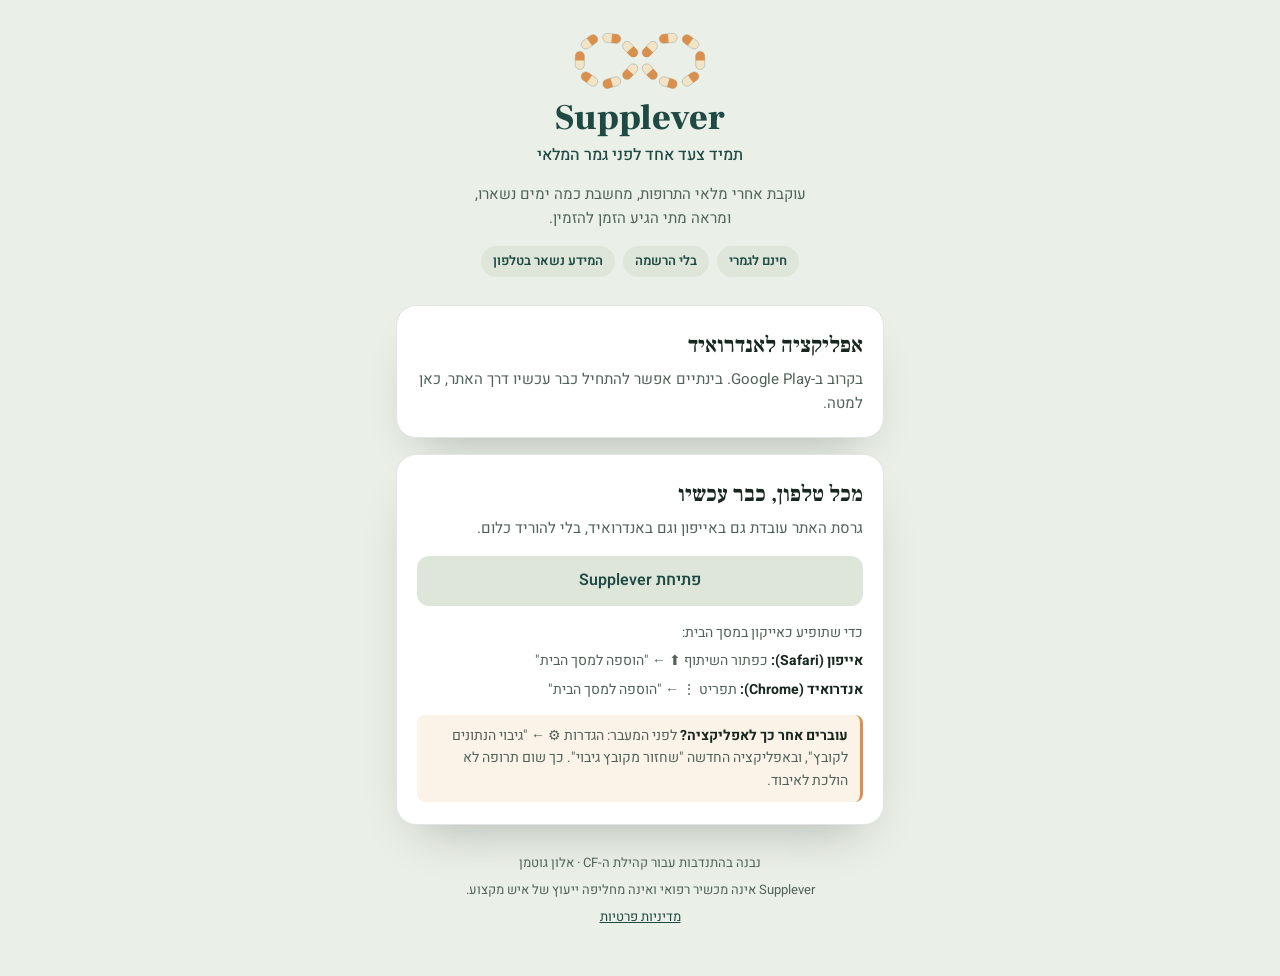
==== get/index.html @ a014945a "Serve the QR download page fresh, never from cache The page behind the QR code in presentations keep" ====
<!DOCTYPE html>
<html lang="he" dir="rtl">
<head>
<meta charset="UTF-8">
<meta name="viewport" content="width=device-width, initial-scale=1.0">
<title>Supplever — הורדה</title>
<meta name="theme-color" content="#1F4A43">
<link rel="icon" href="../icons/icon-192.png">

<script>
/* ============================================================
   ההגדרות היחידות בעמוד הזה. זה העמוד שה-QR מוביל אליו, ולכן
   הכתובת שלו לעולם לא משתנה — רק מה שכתוב כאן.

   PLAY_LIVE   — false כל עוד האפליקציה בבדיקה סגורה.
                 ברגע שהיא פתוחה לכולם ב-Production: להפוך ל-true,
                 והעמוד יעביר מיד לחנות. (ולהעלות את CACHE_NAME ב-sw.js
                 ולדחוף, כמו בכל שינוי.)
   GROUP_URL   — הקישור לקבוצת Google Groups שמוגדרת כרשימת הבודקים.
                 כל עוד הוא ריק, החלק של אנדרואיד מציג "בקרוב".
   ============================================================ */
var PLAY_LIVE = false;
var GROUP_URL = '';

var PLAY_URL  = 'https://play.google.com/store/apps/details?id=app.supplever.android';
var OPTIN_URL = 'https://play.google.com/apps/testing/app.supplever.android';

// המעבר קורה כאן, לפני שהדף מצויר, כדי שלא יהבהב
if (PLAY_LIVE) location.replace(PLAY_URL);
</script>

<link rel="preconnect" href="https://fonts.googleapis.com">
<link rel="preconnect" href="https://fonts.gstatic.com" crossorigin>
<link href="https://fonts.googleapis.com/css2?family=Frank+Ruhl+Libre:wght@700;900&family=Heebo:wght@400;500;600;700&display=swap" rel="stylesheet">

<style>
:root{
  --bg-canvas:#EAEFE7;
  --bg-canvas-deep:#DEE6DA;
  --ink:#182720;
  --ink-soft:#51625A;
  --teal-deep:#1F4A43;
  --teal-deep-light:#2E6259;
  --clay:#D98F4E;
  --clay-dark:#B96F31;
  --capsule-cap:#D98F4E;
  --capsule-body:#F1E4C7;
  --card-bg:#FFFFFF;
  --border-soft:rgba(24,39,32,0.12);
  --shadow-soft:0 24px 48px -24px rgba(24,39,32,0.30);
  --font-display:'Frank Ruhl Libre', serif;
  --font-body:'Heebo', sans-serif;
}
*{ box-sizing:border-box; margin:0; padding:0; }
[hidden]{ display:none !important; }

body{
  background:var(--bg-canvas);
  color:var(--ink);
  font-family:var(--font-body);
  line-height:1.6;
  -webkit-font-smoothing:antialiased;
  min-height:100vh;
}
.wrap{ max-width:520px; margin:0 auto; padding:32px 16px 48px; }

.brand{ text-align:center; margin-bottom:28px; }
.brand svg{ width:132px; height:auto; display:block; margin:0 auto 10px; }
.brand h1{ font-family:var(--font-display); font-weight:900; font-size:36px; color:var(--teal-deep); line-height:1.1; }
.brand .tag{ color:var(--teal-deep); font-weight:500; margin-top:4px; }
.brand .pitch{ color:var(--ink-soft); margin-top:14px; font-size:15px; }

.pills{ display:flex; flex-wrap:wrap; justify-content:center; gap:8px; margin-top:16px; }
.pill{
  background:var(--bg-canvas-deep); color:var(--teal-deep);
  font-size:13px; font-weight:600; padding:5px 12px; border-radius:999px;
}

.card{
  background:var(--card-bg); border:1px solid var(--border-soft);
  border-radius:20px; padding:22px 20px; margin-bottom:16px;
  box-shadow:var(--shadow-soft);
}
.card h2{ font-family:var(--font-display); font-size:22px; color:var(--ink); margin-bottom:4px; }
.card .lead{ color:var(--ink-soft); font-size:15px; margin-bottom:16px; }

.steps{ list-style:none; counter-reset:step; }
.steps li{
  counter-increment:step; position:relative;
  padding-right:40px; margin-bottom:16px;
}
.steps li::before{
  content:counter(step);
  position:absolute; right:0; top:0;
  width:28px; height:28px; border-radius:50%;
  background:var(--teal-deep); color:#fff;
  font-weight:700; font-size:14px;
  display:flex; align-items:center; justify-content:center;
}
.steps li p{ font-size:15px; margin-bottom:8px; }

.btn{
  display:block; text-align:center; text-decoration:none;
  font-weight:600; font-size:16px;
  padding:12px 16px; border-radius:12px;
}
.btn-primary{ background:var(--teal-deep); color:#fff; }
.btn-primary:active{ background:var(--teal-deep-light); }
.btn-secondary{ background:var(--bg-canvas-deep); color:var(--teal-deep); }

.note{
  background:#FBF3E8; border-right:3px solid var(--clay);
  border-radius:8px; padding:10px 12px;
  font-size:14px; color:var(--ink-soft); margin-top:4px;
}
.note b{ color:var(--ink); }

.soon{ color:var(--ink-soft); font-size:15px; }

.howto{ margin-top:16px; font-size:14px; color:var(--ink-soft); }
.howto p{ margin-bottom:6px; }
.howto b{ color:var(--ink); }

footer{ text-align:center; font-size:13px; color:var(--ink-soft); margin-top:28px; }
footer a{ color:var(--teal-deep); }
</style>
</head>
<body>
<main class="wrap">

  <header class="brand">
    <svg viewBox="-9 6 102 44" xmlns="http://www.w3.org/2000/svg" aria-hidden="true">
      <defs>
        <rect id="capsuleShape" x="-7" y="-3.5" width="14" height="7" rx="3.5" ry="3.5"/>
        <clipPath id="capsuleLeftHalf"><rect x="-7.5" y="-4" width="7.5" height="8"/></clipPath>
      </defs>
      <g transform="translate(49.57,36.68) rotate(-132.61)"><use href="#capsuleShape" fill="var(--capsule-body)" stroke="rgba(24,39,32,0.22)" stroke-width="0.6"/><g clip-path="url(#capsuleLeftHalf)"><use href="#capsuleShape" fill="var(--capsule-cap)"/></g></g>
      <g transform="translate(34.43,19.32) rotate(-132.61)"><use href="#capsuleShape" fill="var(--capsule-body)" stroke="rgba(24,39,32,0.22)" stroke-width="0.6"/><g clip-path="url(#capsuleLeftHalf)"><use href="#capsuleShape" fill="var(--capsule-cap)"/></g></g>
      <g transform="translate(34.43,36.68) rotate(-47.39)"><use href="#capsuleShape" fill="var(--capsule-body)" stroke="rgba(24,39,32,0.22)" stroke-width="0.6"/><g clip-path="url(#capsuleLeftHalf)"><use href="#capsuleShape" fill="var(--capsule-cap)"/></g></g>
      <g transform="translate(49.57,19.32) rotate(-47.39)"><use href="#capsuleShape" fill="var(--capsule-body)" stroke="rgba(24,39,32,0.22)" stroke-width="0.6"/><g clip-path="url(#capsuleLeftHalf)"><use href="#capsuleShape" fill="var(--capsule-cap)"/></g></g>
      <g transform="translate(88.5,28) rotate(90)"><use href="#capsuleShape" fill="var(--capsule-body)" stroke="rgba(24,39,32,0.22)" stroke-width="0.6"/><g clip-path="url(#capsuleLeftHalf)"><use href="#capsuleShape" fill="var(--capsule-cap)"/></g></g>
      <g transform="translate(81.04,42.34) rotate(145)"><use href="#capsuleShape" fill="var(--capsule-body)" stroke="rgba(24,39,32,0.22)" stroke-width="0.6"/><g clip-path="url(#capsuleLeftHalf)"><use href="#capsuleShape" fill="var(--capsule-cap)"/></g></g>
      <g transform="translate(63.84,45.08) rotate(197)"><use href="#capsuleShape" fill="var(--capsule-body)" stroke="rgba(24,39,32,0.22)" stroke-width="0.6"/><g clip-path="url(#capsuleLeftHalf)"><use href="#capsuleShape" fill="var(--capsule-cap)"/></g></g>
      <g transform="translate(81.04,13.66) rotate(35)"><use href="#capsuleShape" fill="var(--capsule-body)" stroke="rgba(24,39,32,0.22)" stroke-width="0.6"/><g clip-path="url(#capsuleLeftHalf)"><use href="#capsuleShape" fill="var(--capsule-cap)"/></g></g>
      <g transform="translate(63.84,10.92) rotate(-6)"><use href="#capsuleShape" fill="var(--capsule-body)" stroke="rgba(24,39,32,0.22)" stroke-width="0.6"/><g clip-path="url(#capsuleLeftHalf)"><use href="#capsuleShape" fill="var(--capsule-cap)"/></g></g>
      <g transform="translate(-4.5,28) rotate(90)"><use href="#capsuleShape" fill="var(--capsule-body)" stroke="rgba(24,39,32,0.22)" stroke-width="0.6"/><g clip-path="url(#capsuleLeftHalf)"><use href="#capsuleShape" fill="var(--capsule-cap)"/></g></g>
      <g transform="translate(2.96,42.34) rotate(35)"><use href="#capsuleShape" fill="var(--capsule-body)" stroke="rgba(24,39,32,0.22)" stroke-width="0.6"/><g clip-path="url(#capsuleLeftHalf)"><use href="#capsuleShape" fill="var(--capsule-cap)"/></g></g>
      <g transform="translate(20.16,45.08) rotate(-17)"><use href="#capsuleShape" fill="var(--capsule-body)" stroke="rgba(24,39,32,0.22)" stroke-width="0.6"/><g clip-path="url(#capsuleLeftHalf)"><use href="#capsuleShape" fill="var(--capsule-cap)"/></g></g>
      <g transform="translate(2.96,13.66) rotate(145)"><use href="#capsuleShape" fill="var(--capsule-body)" stroke="rgba(24,39,32,0.22)" stroke-width="0.6"/><g clip-path="url(#capsuleLeftHalf)"><use href="#capsuleShape" fill="var(--capsule-cap)"/></g></g>
      <g transform="translate(20.16,10.92) rotate(186)"><use href="#capsuleShape" fill="var(--capsule-body)" stroke="rgba(24,39,32,0.22)" stroke-width="0.6"/><g clip-path="url(#capsuleLeftHalf)"><use href="#capsuleShape" fill="var(--capsule-cap)"/></g></g>
    </svg>
    <h1>Supplever</h1>
    <p class="tag">תמיד צעד אחד לפני גמר המלאי</p>
    <p class="pitch">עוקבת אחרי מלאי התרופות, מחשבת כמה ימים נשארו,<br>ומראה מתי הגיע הזמן להזמין.</p>
    <div class="pills">
      <span class="pill">חינם לגמרי</span>
      <span class="pill">בלי הרשמה</span>
      <span class="pill">המידע נשאר בטלפון</span>
    </div>
  </header>

  <!-- אנדרואיד: הצטרפות לבדיקה הסגורה -->
  <section class="card" id="androidCard">
    <h2>אפליקציה לאנדרואיד</h2>

    <div id="androidJoin" hidden>
      <p class="lead">האפליקציה נמצאת כרגע בשלב בדיקה ב-Google Play. ההצטרפות לוקחת דקה:</p>
      <ol class="steps">
        <li>
          <p>הצטרפו לקבוצת המשתמשים</p>
          <a class="btn btn-primary" id="groupLink" href="#" target="_blank" rel="noopener">הצטרפות לקבוצה</a>
        </li>
        <li>
          <p>אשרו את ההשתתפות בעמוד שייפתח</p>
          <a class="btn btn-primary" id="optinLink" href="#" target="_blank" rel="noopener">אישור השתתפות</a>
        </li>
        <li>
          <p>התקינו מ-Google Play</p>
          <a class="btn btn-primary" id="installLink" href="#" target="_blank" rel="noopener">התקנה</a>
        </li>
      </ol>
      <p class="note"><b>חשוב:</b> להצטרף עם אותו חשבון Gmail שמחובר לחנות בטלפון. אם החנות מציגה "הפריט לא נמצא", המתינו כמה דקות ונסו שוב.</p>
    </div>

    <p class="soon" id="androidSoon">בקרוב ב-Google Play. בינתיים אפשר להתחיל כבר עכשיו דרך האתר, כאן למטה.</p>
  </section>

  <!-- האתר: עובד מיד, בכל טלפון -->
  <section class="card" id="webCard">
    <h2>מכל טלפון, כבר עכשיו</h2>
    <p class="lead">גרסת האתר עובדת גם באייפון וגם באנדרואיד, בלי להוריד כלום.</p>
    <a class="btn btn-secondary" href="../">פתיחת Supplever</a>
    <div class="howto">
      <p>כדי שתופיע כאייקון במסך הבית:</p>
      <p><b>אייפון (Safari):</b> כפתור השיתוף ⬆ ← "הוספה למסך הבית"</p>
      <p><b>אנדרואיד (Chrome):</b> תפריט ⋮ ← "הוספה למסך הבית"</p>
    </div>
    <p class="note" style="margin-top:14px;"><b>עוברים אחר כך לאפליקציה?</b> לפני המעבר: הגדרות ⚙ ← "גיבוי הנתונים לקובץ", ובאפליקציה החדשה "שחזור מקובץ גיבוי". כך שום תרופה לא הולכת לאיבוד.</p>
  </section>

  <footer>
    <p>נבנה בהתנדבות עבור קהילת ה-CF · אלון גוטמן</p>
    <p style="margin-top:6px;">Supplever אינה מכשיר רפואי ואינה מחליפה ייעוץ של איש מקצוע.</p>
    <p style="margin-top:6px;"><a href="../privacy.html">מדיניות פרטיות</a></p>
  </footer>

</main>

<script>
document.getElementById('optinLink').href = OPTIN_URL;
document.getElementById('installLink').href = PLAY_URL;

if (GROUP_URL) {
  document.getElementById('groupLink').href = GROUP_URL;
  document.getElementById('androidJoin').hidden = false;
  document.getElementById('androidSoon').hidden = true;
}

// באייפון אין מה לעשות עם החלק של אנדרואיד — מציגים קודם את מה שרלוונטי
var isIOS = /iPad|iPhone|iPod/.test(navigator.userAgent) ||
            (navigator.platform === 'MacIntel' && navigator.maxTouchPoints > 1);
if (isIOS) {
  var web = document.getElementById('webCard');
  web.parentNode.insertBefore(web, document.getElementById('androidCard'));
}
</script>
</body>
</html>
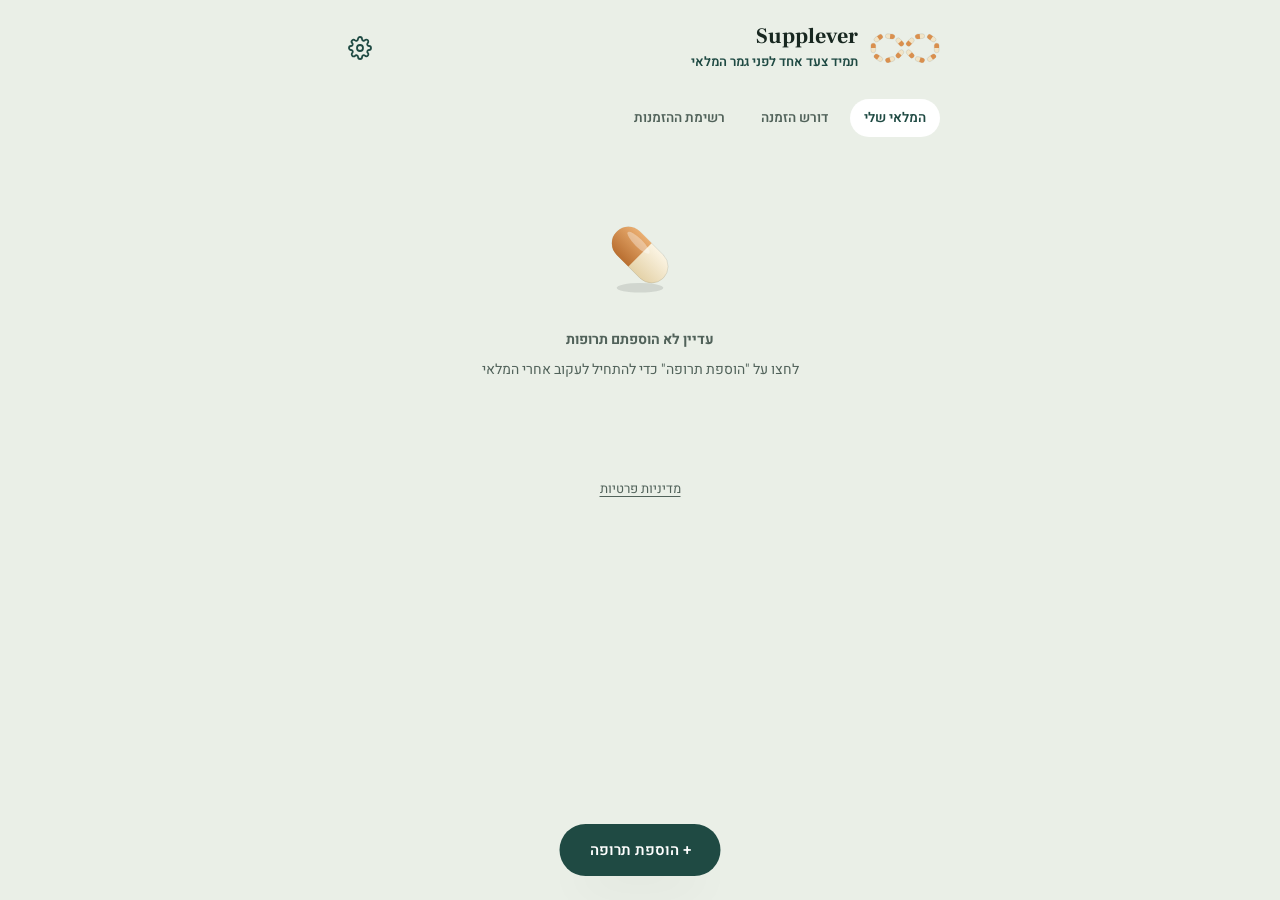
==== commit e9ac77dd: "Send the Android QR to the web app until the store listing is live The download page stopped on "com" ====
--- a/get/index.html
+++ b/get/index.html
@@ -17,7 +17,11 @@
                  והעמוד יעביר מיד לחנות. (ולהעלות את CACHE_NAME ב-sw.js
                  ולדחוף, כמו בכל שינוי.)
    GROUP_URL   — הקישור לקבוצת Google Groups שמוגדרת כרשימת הבודקים.
-                 כל עוד הוא ריק, החלק של אנדרואיד מציג "בקרוב".
+                 כשהוא מוגדר, העמוד מציג את שלבי ההצטרפות לבדיקה.
+
+   כששניהם ריקים — האפליקציה עוד לא בחנות ואין דרך להצטרף — אין טעם
+   לעצור כאן על "בקרוב": מי שסרק את הקוד רוצה להתחיל עכשיו, ולכן הוא
+   מועבר ישר לגרסת האתר. כך אותו QR מוביל לאתר היום ולחנות מחר.
    ============================================================ */
 var PLAY_LIVE = false;
 var GROUP_URL = '';
@@ -27,6 +31,7 @@
 
 // המעבר קורה כאן, לפני שהדף מצויר, כדי שלא יהבהב
 if (PLAY_LIVE) location.replace(PLAY_URL);
+else if (!GROUP_URL) location.replace('../');
 </script>
 
 <link rel="preconnect" href="https://fonts.googleapis.com">
